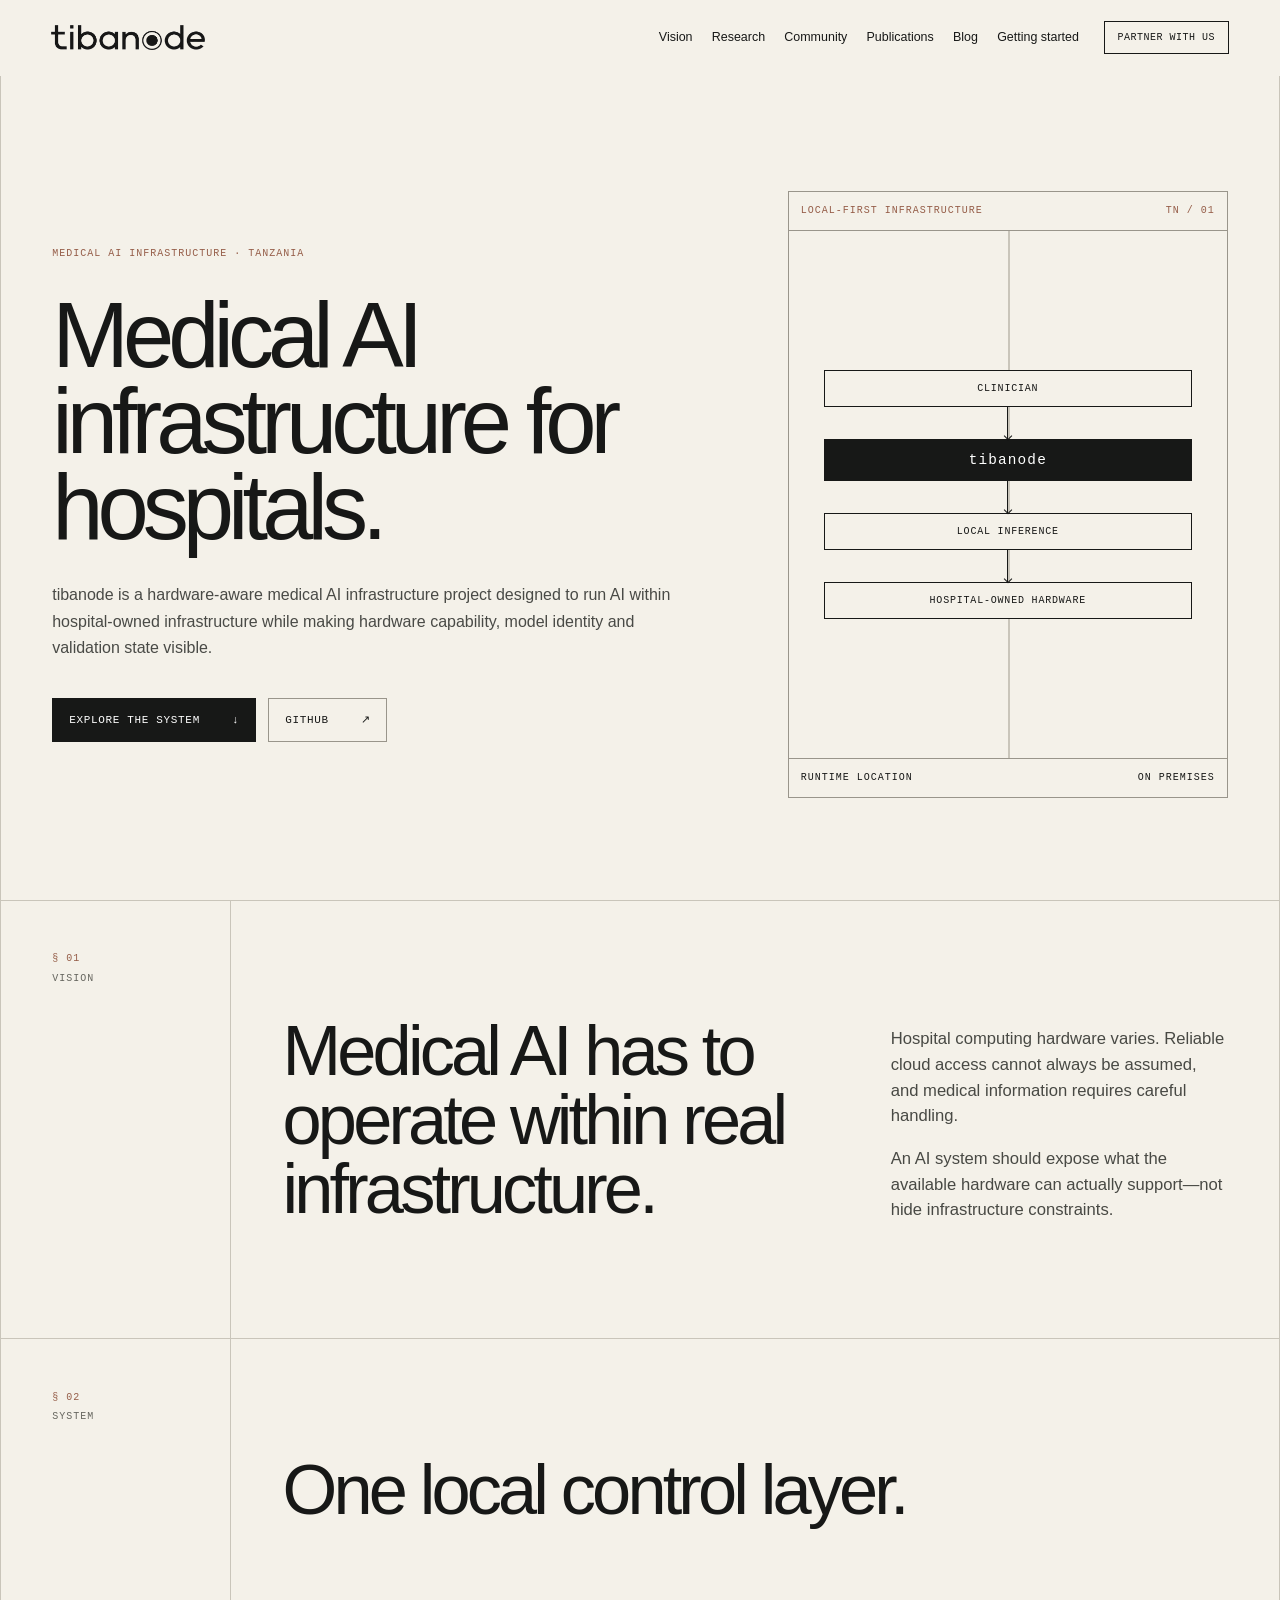
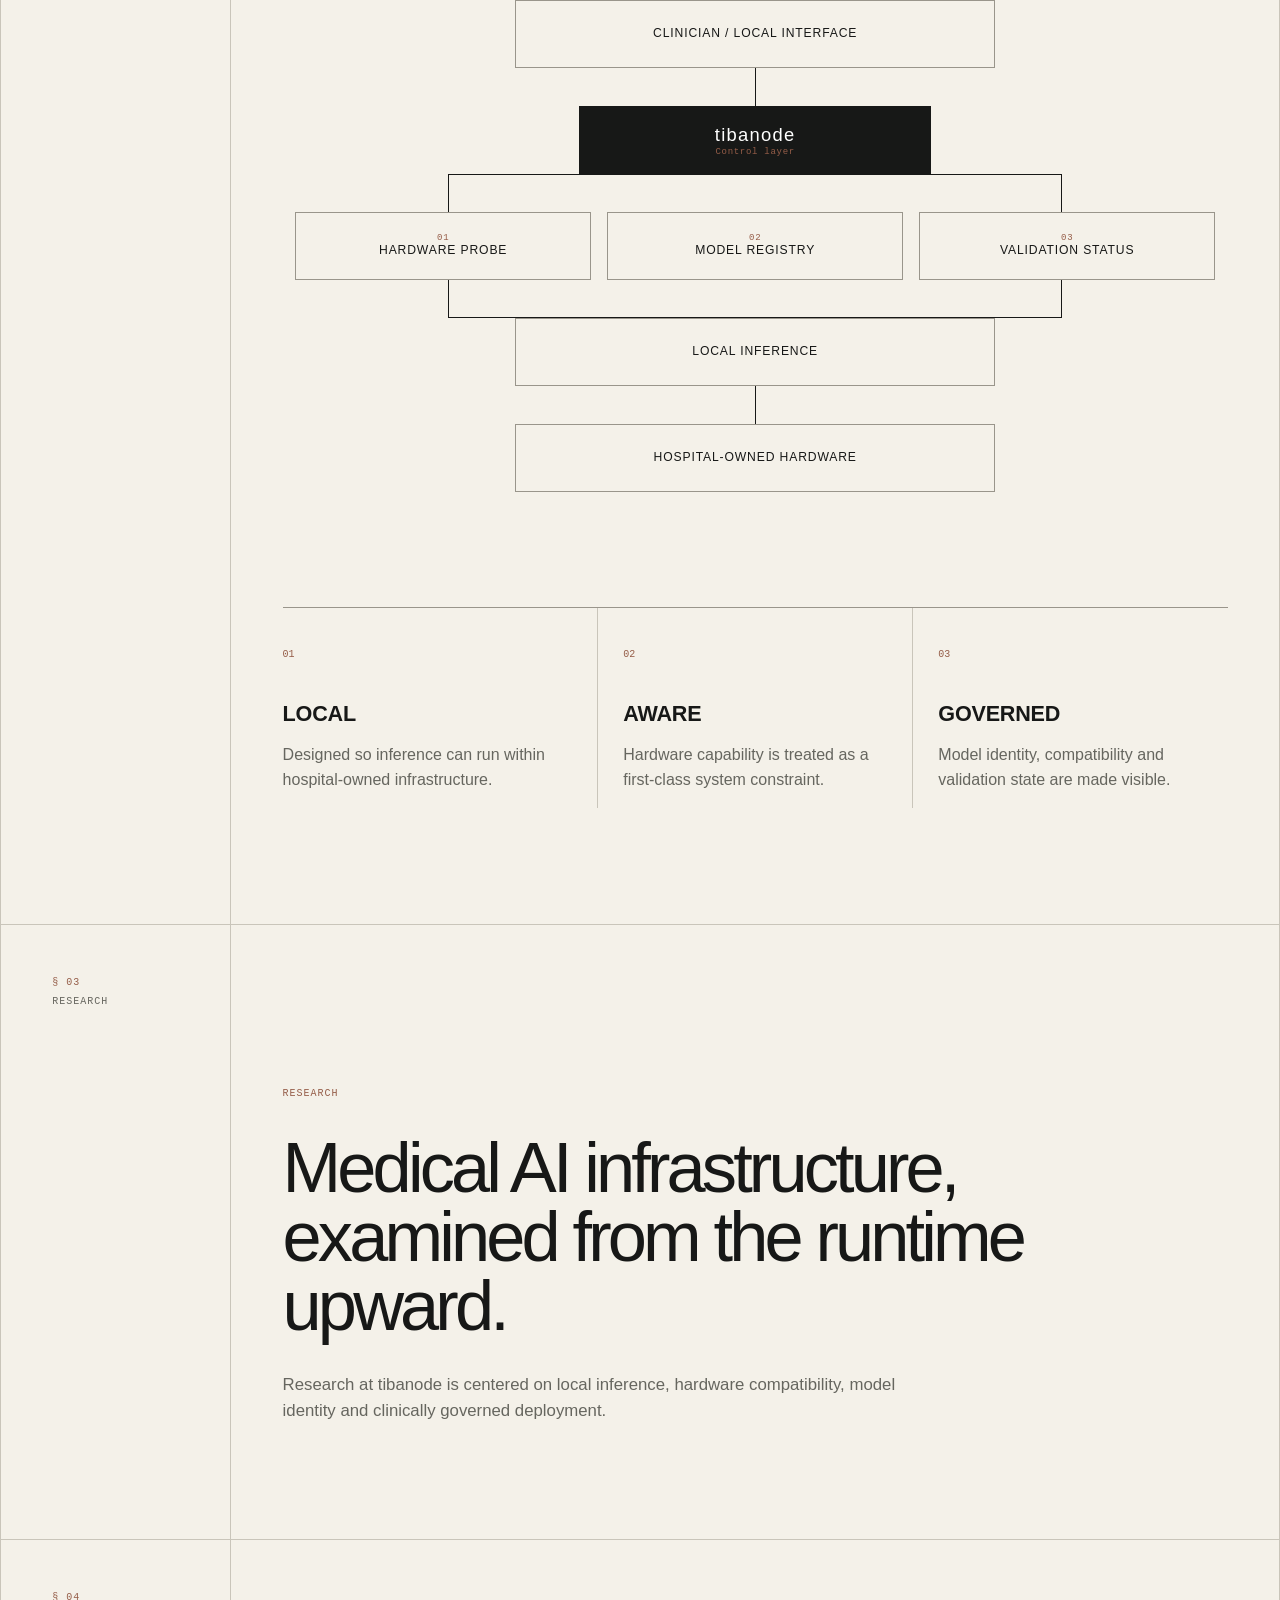
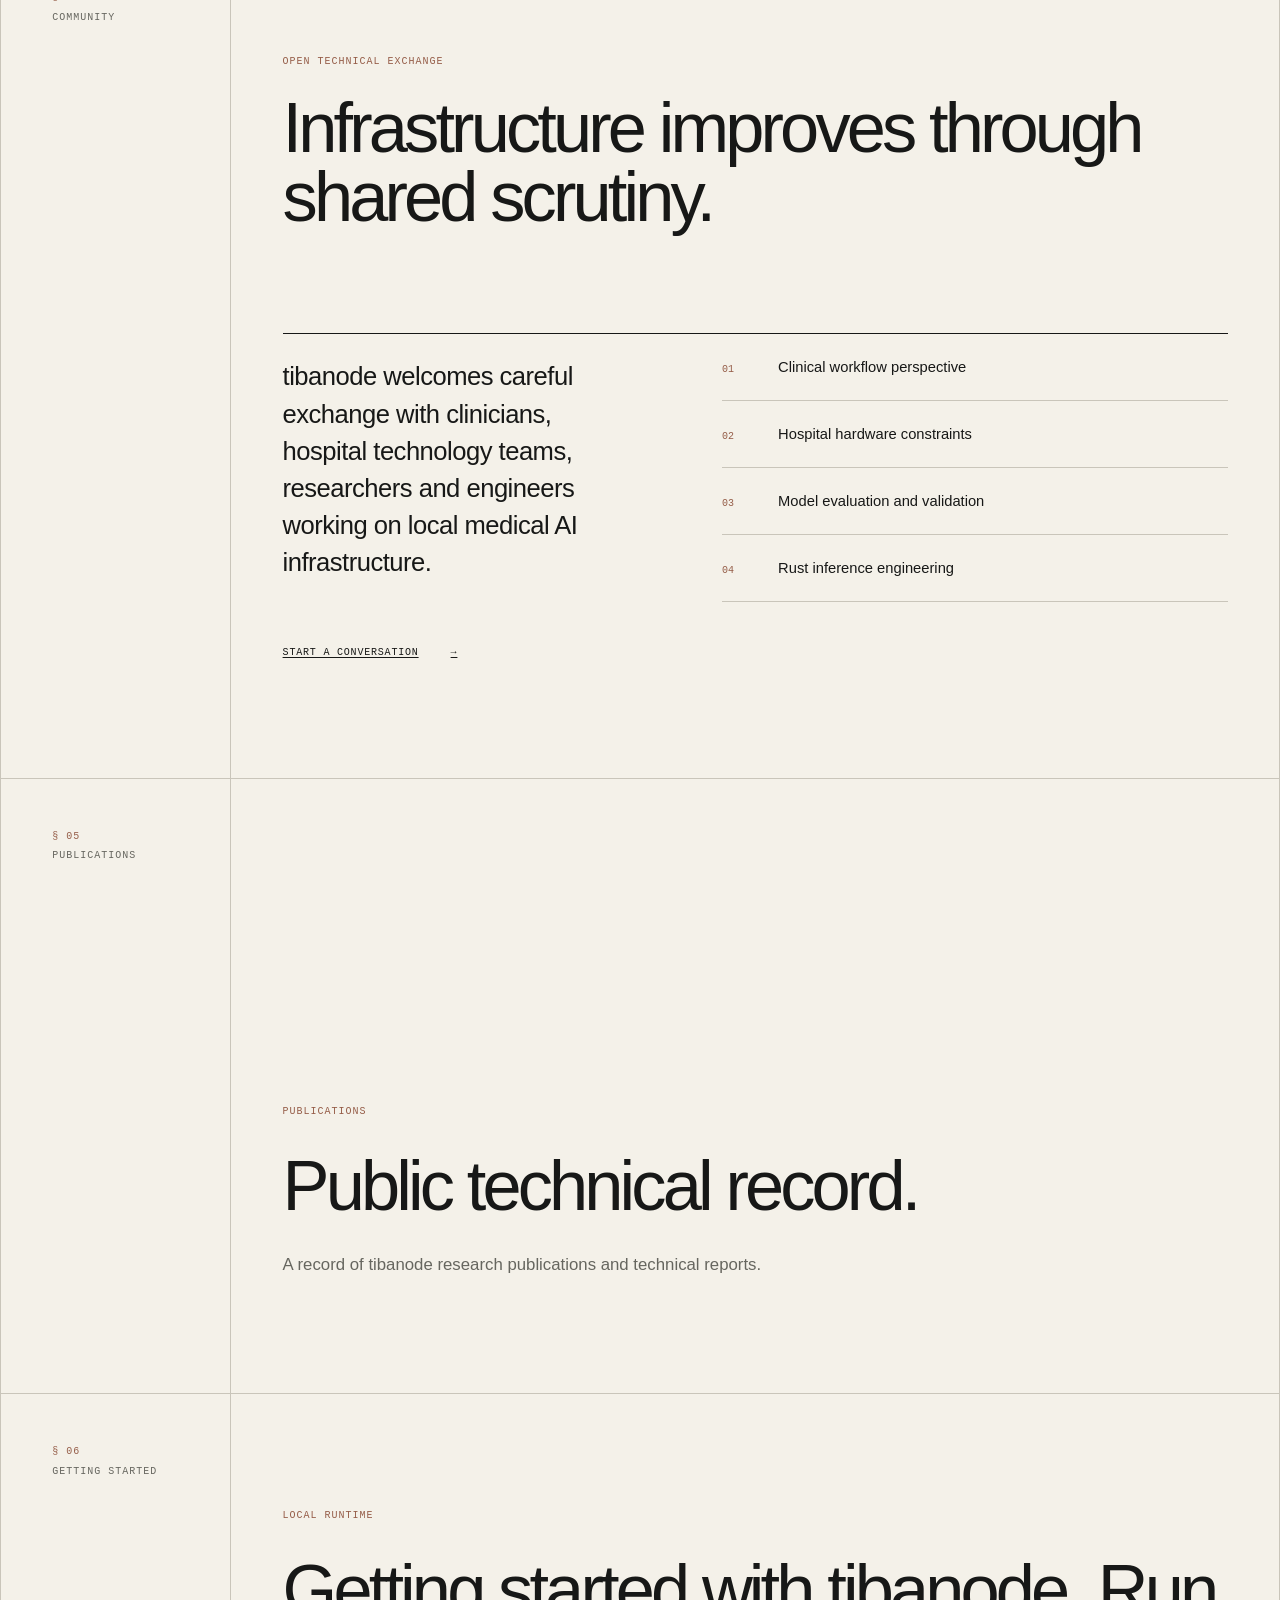
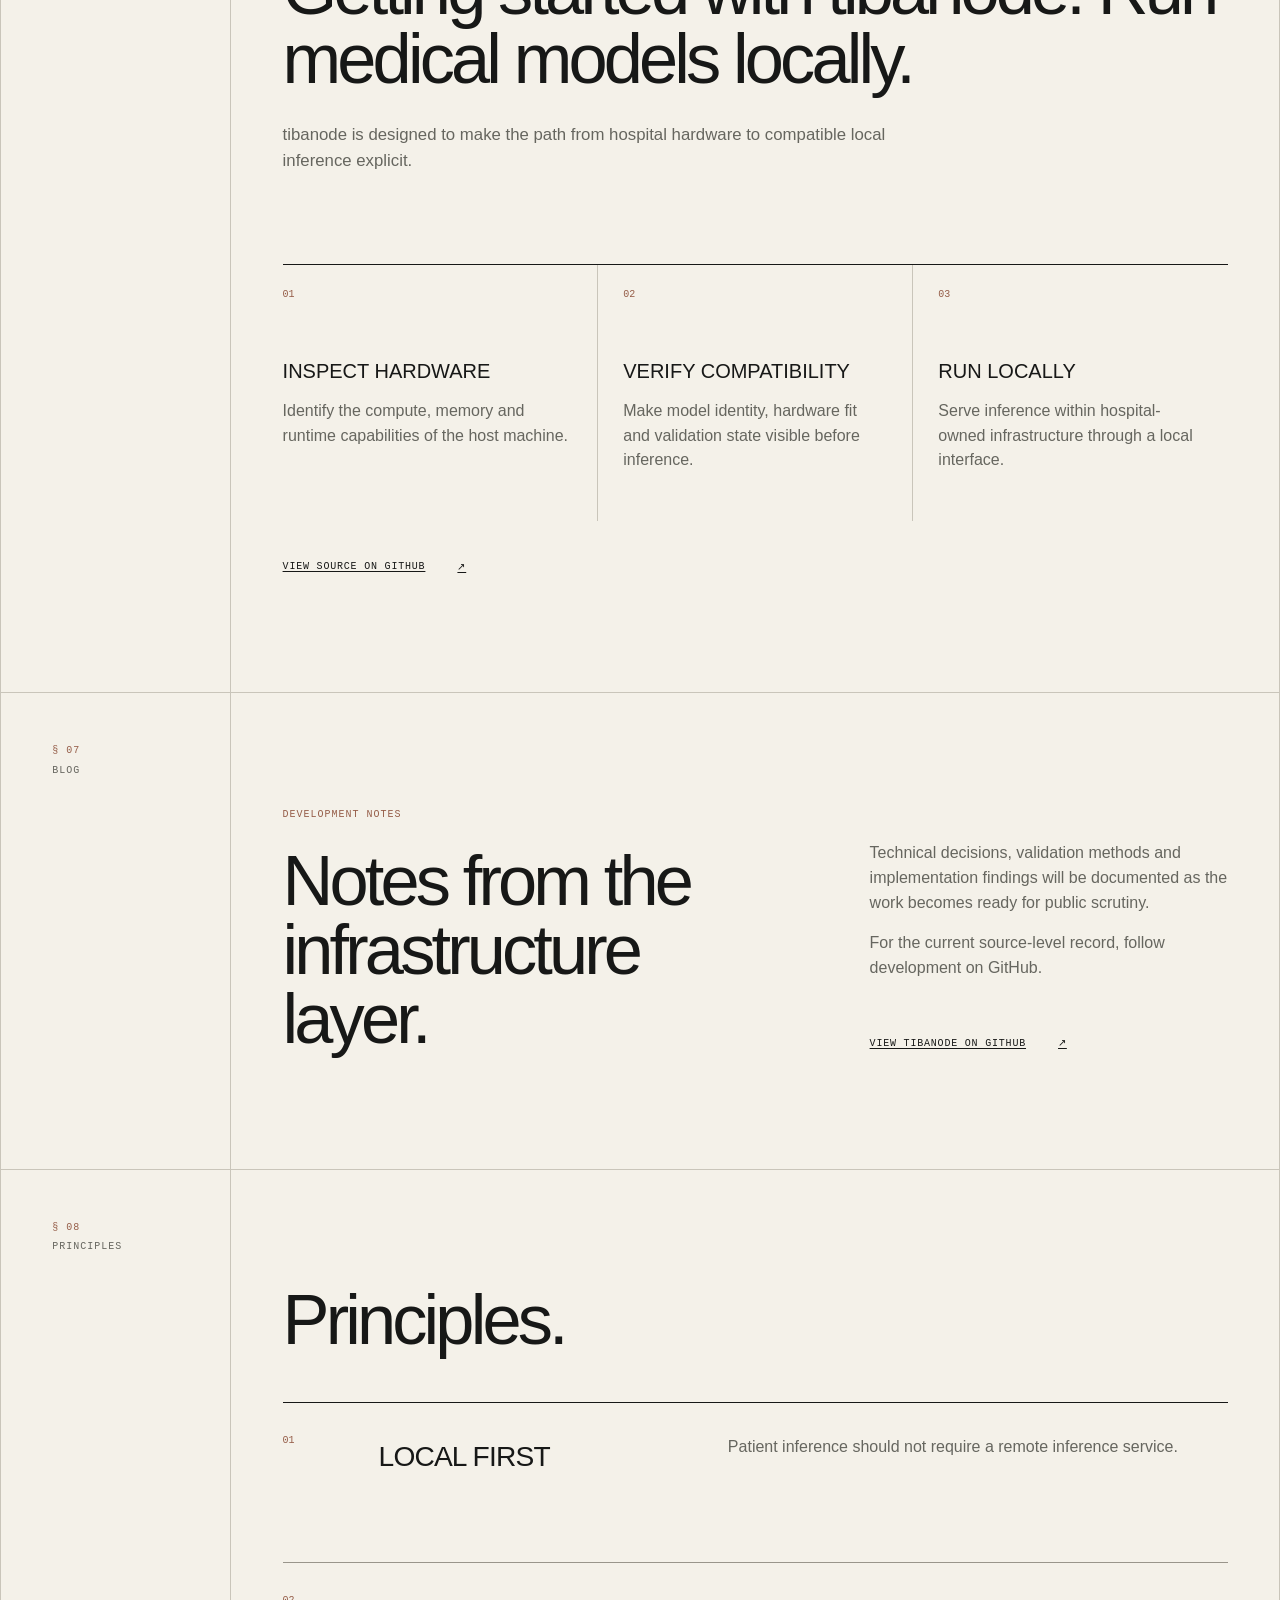
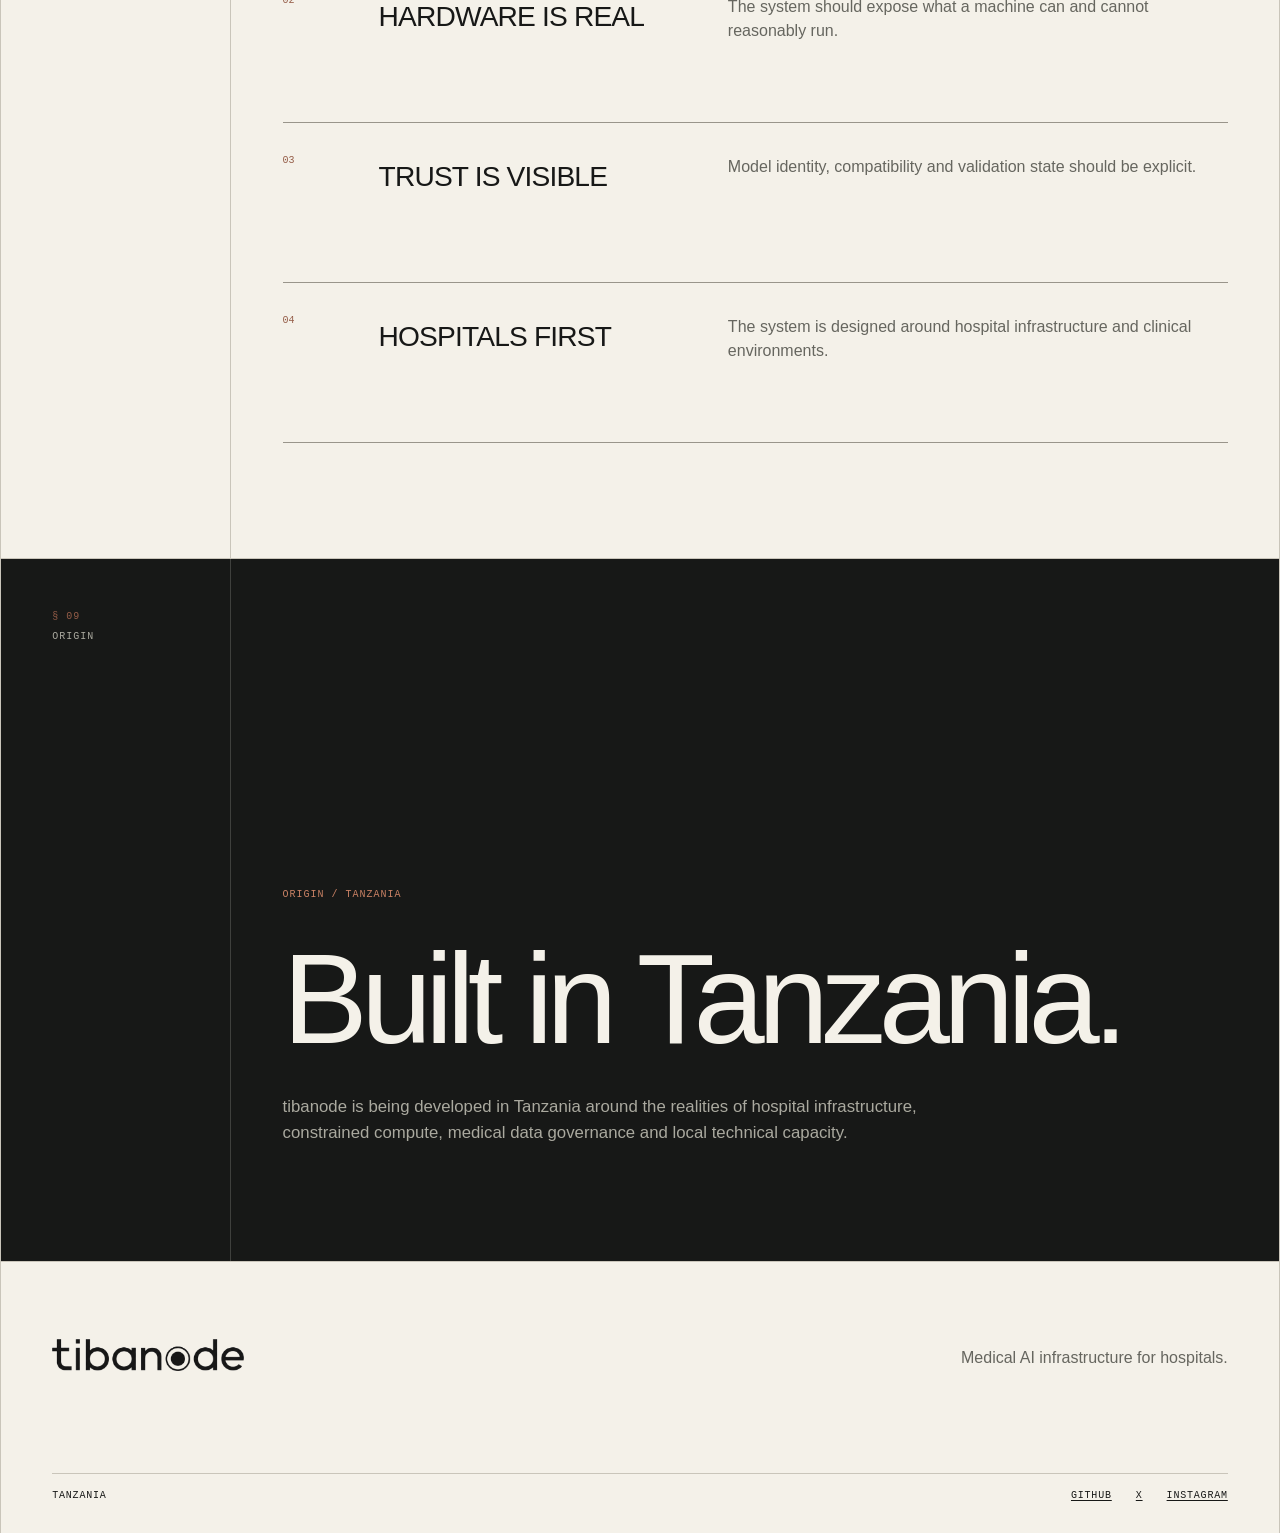
==== index.html @ 85e73bc6 "Build tibanode company website" ====
<!doctype html>
<html lang="en">
<head>
  <meta charset="utf-8">
  <meta name="viewport" content="width=device-width, initial-scale=1">
  <title>tibanode — Medical AI Infrastructure for Hospitals</title>
  <meta name="description" content="Hardware-aware medical AI infrastructure for hospitals, built in Tanzania.">
  <meta name="theme-color" content="#f4f1e9">
  <meta property="og:title" content="tibanode — Medical AI Infrastructure for Hospitals">
  <meta property="og:description" content="Hardware-aware medical AI infrastructure for hospitals, built in Tanzania.">
  <meta property="og:site_name" content="tibanode">
  <meta property="og:type" content="website">
  <meta name="twitter:card" content="summary">
  <meta name="twitter:title" content="tibanode — Medical AI Infrastructure for Hospitals">
  <meta name="twitter:description" content="Hardware-aware medical AI infrastructure for hospitals, built in Tanzania.">
  <link rel="icon" href="assets/favicon.png" type="image/png">
  <script>document.documentElement.classList.add('js');</script>
  <link rel="stylesheet" href="styles.css">
  <script src="script.js" defer></script>
</head>
<body>
  <a class="skip-link" href="#main">Skip to content</a>
  <header class="site-header" data-header>
    <div class="header-inner">
      <a class="brand" href="#top" aria-label="tibanode home">
        <img src="assets/tibanode-logo.png" width="1200" height="201" alt="tibanode" decoding="async">
      </a>
      <button class="menu-toggle" type="button" aria-expanded="false" aria-controls="site-nav">
        <span>Menu</span><span class="menu-glyph" aria-hidden="true"></span>
      </button>
      <nav class="site-nav" id="site-nav" aria-label="Primary navigation">
        <a href="#vision">Vision</a>
        <a href="#research">Research</a>
        <a href="#community">Community</a>
        <a href="#publications">Publications</a>
        <a href="#blog">Blog</a>
        <a href="#getting-started">Getting started</a>
        <a class="nav-cta" href="partner.html">Partner with us</a>
      </nav>
    </div>
  </header>

  <main id="main">
    <section class="hero" id="top" aria-labelledby="hero-title">
      <div class="hero-copy">
        <p class="eyebrow">Medical AI infrastructure · Tanzania</p>
        <h1 id="hero-title">Medical AI infrastructure for hospitals.</h1>
        <p class="hero-intro">tibanode is a hardware-aware medical AI infrastructure project designed to run AI within hospital-owned infrastructure while making hardware capability, model identity and validation state visible.</p>
        <div class="actions">
          <a class="action action-primary" href="#system">Explore the system <span aria-hidden="true">↓</span></a>
          <a class="action" href="https://github.com/tibanode">GitHub <span aria-hidden="true">↗</span></a>
        </div>
      </div>
      <div class="hero-system" aria-hidden="true">
        <div class="diagram-meta"><span>Local-first infrastructure</span><span>TN / 01</span></div>
        <div class="flow-stack">
          <span>Clinician</span><i></i>
          <strong>tibanode</strong><i></i>
          <span>Local inference</span><i></i>
          <span>Hospital-owned hardware</span>
        </div>
        <div class="diagram-foot"><span>Runtime location</span><span>On premises</span></div>
      </div>
    </section>

    <section class="section context" id="vision" aria-labelledby="context-title">
      <div class="section-marker">§ 01 <span>Vision</span></div>
      <div class="section-body split-copy">
        <h2 id="context-title">Medical AI has to operate within real infrastructure.</h2>
        <div class="prose">
          <p>Hospital computing hardware varies. Reliable cloud access cannot always be assumed, and medical information requires careful handling.</p>
          <p>An AI system should expose what the available hardware can actually support—not hide infrastructure constraints.</p>
        </div>
      </div>
    </section>

    <section class="section system-section" id="system" aria-labelledby="system-title">
      <div class="section-marker">§ 02 <span>System</span></div>
      <div class="section-body">
        <h2 id="system-title">One local control layer.</h2>
        <div class="architecture" role="img" aria-label="Architecture flow from clinician and local interface through tibanode, hardware probe, model registry and validation status, to local inference on hospital-owned hardware">
          <div class="arch-node arch-wide">Clinician / local interface</div>
          <div class="arch-line" aria-hidden="true"></div>
          <div class="arch-node arch-core">tibanode <small>Control layer</small></div>
          <div class="arch-branches" aria-hidden="true"></div>
          <div class="arch-modules">
            <div class="arch-node"><small>01</small>Hardware probe</div>
            <div class="arch-node"><small>02</small>Model registry</div>
            <div class="arch-node"><small>03</small>Validation status</div>
          </div>
          <div class="arch-join" aria-hidden="true"></div>
          <div class="arch-node arch-wide">Local inference</div>
          <div class="arch-line" aria-hidden="true"></div>
          <div class="arch-node arch-wide">Hospital-owned hardware</div>
        </div>
        <div class="system-qualities">
          <article><span>01</span><h3>Local</h3><p>Designed so inference can run within hospital-owned infrastructure.</p></article>
          <article><span>02</span><h3>Aware</h3><p>Hardware capability is treated as a first-class system constraint.</p></article>
          <article><span>03</span><h3>Governed</h3><p>Model identity, compatibility and validation state are made visible.</p></article>
        </div>
      </div>
    </section>

    <section class="section foundation" id="research" aria-labelledby="foundation-title">
      <div class="section-marker">§ 03 <span>Research</span></div>
      <div class="section-body quiet-record">
        <p class="eyebrow">Research</p>
        <h2 id="foundation-title">Medical AI infrastructure, examined from the runtime upward.</h2>
        <p>Research at tibanode is centered on local inference, hardware compatibility, model identity and clinically governed deployment.</p>
      </div>
    </section>

    <section class="section community" id="community" aria-labelledby="community-title">
      <div class="section-marker">§ 04 <span>Community</span></div>
      <div class="section-body community-body">
        <p class="eyebrow">Open technical exchange</p>
        <h2 id="community-title">Infrastructure improves through shared scrutiny.</h2>
        <div class="community-grid">
          <p class="community-lead">tibanode welcomes careful exchange with clinicians, hospital technology teams, researchers and engineers working on local medical AI infrastructure.</p>
          <ul class="community-list">
            <li><span>01</span>Clinical workflow perspective</li>
            <li><span>02</span>Hospital hardware constraints</li>
            <li><span>03</span>Model evaluation and validation</li>
            <li><span>04</span>Rust inference engineering</li>
          </ul>
        </div>
        <a class="text-link" href="partner.html">Start a conversation <span aria-hidden="true">→</span></a>
      </div>
    </section>

    <section class="section publications" id="publications" aria-labelledby="publications-title">
      <div class="section-marker">§ 05 <span>Publications</span></div>
      <div class="section-body quiet-record">
        <p class="eyebrow">Publications</p>
        <h2 id="publications-title">Public technical record.</h2>
        <p>A record of tibanode research publications and technical reports.</p>
      </div>
    </section>

    <section class="section getting-started" id="getting-started" aria-labelledby="getting-started-title">
      <div class="section-marker">§ 06 <span>Getting started</span></div>
      <div class="section-body">
        <p class="eyebrow">Local runtime</p>
        <h2 id="getting-started-title">Getting started with tibanode. Run medical models locally.</h2>
        <p class="getting-started-intro">tibanode is designed to make the path from hospital hardware to compatible local inference explicit.</p>
        <ol class="start-flow">
          <li><span>01</span><strong>Inspect hardware</strong><p>Identify the compute, memory and runtime capabilities of the host machine.</p></li>
          <li><span>02</span><strong>Verify compatibility</strong><p>Make model identity, hardware fit and validation state visible before inference.</p></li>
          <li><span>03</span><strong>Run locally</strong><p>Serve inference within hospital-owned infrastructure through a local interface.</p></li>
        </ol>
        <a class="text-link" href="https://github.com/tibanode">View source on GitHub <span aria-hidden="true">↗</span></a>
      </div>
    </section>

    <section class="section blog" id="blog" aria-labelledby="blog-title">
      <div class="section-marker">§ 07 <span>Blog</span></div>
      <div class="section-body blog-body">
        <div>
          <p class="eyebrow">Development notes</p>
          <h2 id="blog-title">Notes from the infrastructure layer.</h2>
        </div>
        <div class="blog-copy">
          <p>Technical decisions, validation methods and implementation findings will be documented as the work becomes ready for public scrutiny.</p>
          <p>For the current source-level record, follow development on GitHub.</p>
          <a class="text-link" href="https://github.com/tibanode">View tibanode on GitHub <span aria-hidden="true">↗</span></a>
        </div>
      </div>
    </section>

    <section class="section principles" id="principles" aria-labelledby="principles-title">
      <div class="section-marker">§ 08 <span>Principles</span></div>
      <div class="section-body">
        <h2 id="principles-title">Principles.</h2>
        <ol class="principle-list">
          <li><span class="principle-number">01</span><h3>Local first</h3><p>Patient inference should not require a remote inference service.</p></li>
          <li><span class="principle-number">02</span><h3>Hardware is real</h3><p>The system should expose what a machine can and cannot reasonably run.</p></li>
          <li><span class="principle-number">03</span><h3>Trust is visible</h3><p>Model identity, compatibility and validation state should be explicit.</p></li>
          <li><span class="principle-number">04</span><h3>Hospitals first</h3><p>The system is designed around hospital infrastructure and clinical environments.</p></li>
        </ol>
      </div>
    </section>

    <section class="section origin" id="origin" aria-labelledby="origin-title">
      <div class="section-marker">§ 09 <span>Origin</span></div>
      <div class="section-body">
        <p class="origin-location">Origin / Tanzania</p>
        <h2 id="origin-title">Built in Tanzania.</h2>
        <p>tibanode is being developed in Tanzania around the realities of hospital infrastructure, constrained compute, medical data governance and local technical capacity.</p>
      </div>
    </section>

  </main>

  <footer class="site-footer">
    <div class="footer-top">
      <img src="assets/tibanode-logo.png" width="1200" height="201" alt="tibanode">
      <p>Medical AI infrastructure for hospitals.</p>
    </div>
    <div class="footer-bottom">
      <span>Tanzania</span>
      <nav aria-label="Footer navigation"><a href="https://github.com/tibanode">GitHub</a><a href="https://x.com/tibanode">X</a><a href="https://instagram.com/tibanode">Instagram</a></nav>
    </div>
  </footer>
</body>
</html>
---- styles.css ----
:root {
  --paper: #f4f1e9;
  --paper-deep: #ebe6db;
  --ink: #171817;
  --muted: #66665f;
  --line: #c9c5ba;
  --line-dark: #99958b;
  --clay: #955d48;
  --header-height: 76px;
  --gutter: clamp(1.25rem, 4vw, 4.5rem);
  --max: 1440px;
  --mono: ui-monospace, SFMono-Regular, Menlo, Monaco, Consolas, "Liberation Mono", monospace;
  --sans: Inter, "Helvetica Neue", Helvetica, Arial, system-ui, sans-serif;
}

* { box-sizing: border-box; }
html { scroll-behavior: smooth; scroll-padding-top: calc(var(--header-height) + 1rem); }
body { margin: 0; overflow-x: hidden; background: var(--paper); color: var(--ink); font-family: var(--sans); line-height: 1.55; -webkit-font-smoothing: antialiased; }
img { display: block; max-width: 100%; }
a { color: inherit; text-underline-offset: .22em; }
button { font: inherit; }
::selection { background: var(--clay); color: #fff; }
:focus-visible { outline: 2px solid var(--clay); outline-offset: 4px; }

.skip-link { position: fixed; z-index: 1000; left: 1rem; top: 1rem; padding: .7rem 1rem; background: var(--ink); color: #fff; transform: translateY(-200%); }
.skip-link:focus { transform: none; }

.site-header { position: sticky; z-index: 100; top: 0; height: var(--header-height); border-bottom: 1px solid transparent; background: var(--paper); transition: border-color .18s ease, background .18s ease; }
.site-header.is-scrolled { border-color: var(--line); background: #f4f1e9f7; }
.header-inner { width: min(100%, var(--max)); height: 100%; margin-inline: auto; padding-inline: var(--gutter); display: flex; align-items: center; justify-content: space-between; }
.brand { width: clamp(8.4rem, 12vw, 11rem); }
.brand img { width: 100%; height: auto; }
.site-nav { display: flex; align-items: center; gap: clamp(.8rem, 1.5vw, 1.5rem); font-size: .78rem; }
.site-nav a { position: relative; padding-block: .6rem; text-decoration: none; }
.site-nav a::after { content: ""; position: absolute; left: 0; right: 100%; bottom: .35rem; height: 1px; background: var(--clay); transition: right .18s ease; }
.site-nav a:hover::after, .site-nav a:focus-visible::after { right: 0; }
.nav-divider { width: 1px; height: 1rem; background: var(--line-dark); }
.social-link { font-family: var(--mono); font-size: .7rem; text-transform: uppercase; letter-spacing: .06em; }
.site-nav .nav-cta { margin-left: .35rem; padding: .6rem .8rem; border: 1px solid var(--ink); font: 10px var(--mono); letter-spacing: .05em; text-transform: uppercase; }
.site-nav .nav-cta::after { display: none; }
.site-nav .nav-cta:hover { background: var(--ink); color: #fff; }
.menu-toggle { display: none; border: 0; background: transparent; color: var(--ink); min-height: 44px; padding: 0; text-transform: uppercase; letter-spacing: .08em; font: 10px var(--mono); }
.menu-glyph { position: relative; width: 20px; height: 10px; margin-left: .65rem; border-top: 1px solid; border-bottom: 1px solid; }

main, .site-footer { width: min(100%, var(--max)); margin-inline: auto; border-inline: 1px solid var(--line); }
.hero { min-height: calc(100svh - var(--header-height)); padding: clamp(4.5rem, 9vw, 9rem) var(--gutter) clamp(4rem, 8vw, 8rem); display: grid; grid-template-columns: minmax(0, 1.18fr) minmax(22rem, .82fr); align-items: center; gap: clamp(3rem, 8vw, 9rem); }
.eyebrow, .section-marker, .diagram-meta, .diagram-foot, .record-head, .origin-location { font: 10px/1.4 var(--mono); letter-spacing: .1em; text-transform: uppercase; }
.eyebrow { margin: 0 0 2rem; color: var(--clay); }
h1, h2, h3, p { margin-top: 0; }
h1 { max-width: 820px; margin-bottom: 2rem; font-size: clamp(3.15rem, 7.2vw, 7rem); font-weight: 520; letter-spacing: -.065em; line-height: .93; }
.hero-intro { max-width: 675px; margin-bottom: 2.25rem; color: #494a46; font-size: clamp(1rem, 1.25vw, 1.16rem); line-height: 1.65; }
.actions { display: flex; flex-wrap: wrap; gap: .75rem; }
.action { min-height: 44px; padding: .7rem 1rem; display: inline-flex; gap: 2rem; align-items: center; justify-content: space-between; border: 1px solid var(--line-dark); text-decoration: none; font: 11px var(--mono); text-transform: uppercase; letter-spacing: .06em; transition: background .18s ease, color .18s ease; }
.action:hover { background: var(--paper-deep); }
.action-primary { border-color: var(--ink); background: var(--ink); color: #fff; }
.action-primary:hover { background: var(--clay); border-color: var(--clay); }

.hero-system { position: relative; align-self: stretch; min-height: 31rem; border: 1px solid var(--line-dark); display: grid; grid-template-rows: auto 1fr auto; }
.hero-system::before { content: ""; position: absolute; z-index: -1; inset: 0 50%; border-inline: 1px solid var(--line); }
.diagram-meta, .diagram-foot { display: flex; justify-content: space-between; gap: 1rem; padding: .75rem; background: var(--paper); }
.diagram-meta { border-bottom: 1px solid var(--line-dark); color: var(--clay); }
.diagram-foot { border-top: 1px solid var(--line-dark); }
.flow-stack { place-self: center; width: min(84%, 24rem); display: flex; flex-direction: column; align-items: center; text-align: center; }
.flow-stack span, .flow-stack strong { width: 100%; padding: .75rem; border: 1px solid var(--ink); background: var(--paper); font: 10px var(--mono); letter-spacing: .08em; text-transform: uppercase; }
.flow-stack strong { background: var(--ink); color: #fff; font-size: .9rem; font-weight: 500; text-transform: none; }
.flow-stack i { display: block; width: 1px; height: 32px; background: var(--ink); }
.flow-stack i::after { content: ""; display: block; width: 5px; height: 5px; border-right: 1px solid; border-bottom: 1px solid; transform: translate(-2px, 26px) rotate(45deg); }

.section { border-top: 1px solid var(--line); display: grid; grid-template-columns: clamp(9rem, 18vw, 17rem) 1fr; }
.section-marker { padding: clamp(2rem, 4vw, 4rem) var(--gutter); border-right: 1px solid var(--line); color: var(--clay); white-space: nowrap; }
.section-marker span { display: block; margin-top: .35rem; color: var(--muted); }
.section-body { min-width: 0; padding: clamp(4rem, 9vw, 9rem) var(--gutter); }
.section h2 { max-width: 950px; margin-bottom: clamp(3rem, 6vw, 6rem); font-size: clamp(2.6rem, 5.5vw, 5.75rem); font-weight: 500; letter-spacing: -.055em; line-height: .98; }
.split-copy { display: grid; grid-template-columns: minmax(0, 1.2fr) minmax(18rem, .8fr); gap: clamp(3rem, 8vw, 8rem); }
.split-copy h2 { margin-bottom: 0; }
.prose { align-self: end; max-width: 38rem; color: #484944; font-size: 1.04rem; }
.prose p:last-child { margin-bottom: 0; }

.architecture { max-width: 920px; margin-inline: auto; display: flex; flex-direction: column; align-items: center; }
.arch-node { min-height: 68px; padding: 1rem; border: 1px solid var(--line-dark); display: flex; flex-direction: column; justify-content: center; background: var(--paper); font-size: .76rem; letter-spacing: .07em; line-height: 1.3; text-align: center; text-transform: uppercase; }
.arch-node small { color: var(--clay); font: 9px var(--mono); letter-spacing: .08em; }
.arch-wide { width: min(100%, 30rem); }
.arch-core { width: min(100%, 22rem); border-color: var(--ink); background: var(--ink); color: #fff; font-size: 1.15rem; text-transform: none; }
.arch-line { width: 1px; height: 38px; background: var(--ink); }
.arch-branches { width: calc(66.666% + 1px); height: 38px; border: 1px solid var(--ink); border-bottom: 0; }
.arch-modules { width: 100%; display: grid; grid-template-columns: repeat(3, 1fr); gap: 1rem; }
.arch-join { width: calc(66.666% + 1px); height: 38px; border: 1px solid var(--ink); border-top: 0; }
.system-qualities { margin-top: clamp(5rem, 9vw, 9rem); border-top: 1px solid var(--line-dark); display: grid; grid-template-columns: repeat(3, 1fr); }
.system-qualities article { padding: 2rem clamp(1rem, 2vw, 2rem) 0; border-right: 1px solid var(--line); }
.system-qualities article:first-child { padding-left: 0; }
.system-qualities article:last-child { border: 0; }
.system-qualities span, .principle-number { color: var(--clay); font: 10px var(--mono); }
.system-qualities h3 { margin: 2rem 0 .75rem; font-size: 1.35rem; font-weight: 550; text-transform: uppercase; letter-spacing: -.01em; }
.system-qualities p { max-width: 22rem; color: var(--muted); }

.foundation-heading { display: grid; grid-template-columns: minmax(0, 1.25fr) minmax(17rem, .75fr); gap: clamp(3rem, 7vw, 7rem); }
.foundation-heading h2 { margin-bottom: 0; }
.foundation-heading p { align-self: end; color: var(--muted); }
.foundation-heading a { color: var(--ink); }
.technical-record { margin-top: clamp(5rem, 9vw, 9rem); border-top: 1px solid var(--ink); }
.record-head { padding: .75rem 0; display: flex; justify-content: space-between; color: var(--muted); border-bottom: 1px solid var(--line); }
.technical-record ul { margin: 0; padding: 0; list-style: none; display: grid; grid-template-columns: 1fr 1fr; }
.technical-record li { padding: 1.1rem 0; border-bottom: 1px solid var(--line); font-size: .92rem; }
.technical-record li:nth-child(odd) { border-right: 1px solid var(--line); }
.technical-record li:nth-child(even) { padding-left: 1.5rem; }
.technical-record li span { display: inline-block; width: 3rem; color: var(--clay); font: 10px var(--mono); }
.record-link { margin-top: 1.5rem; display: inline-block; font: 10px var(--mono); letter-spacing: .08em; text-transform: uppercase; }

.quiet-record { min-height: clamp(28rem, 48vw, 44rem); display: flex; flex-direction: column; justify-content: flex-end; }
.quiet-record h2 { max-width: 1050px; margin-bottom: 2rem; }
.quiet-record > p:last-child { max-width: 650px; margin: 0; color: var(--muted); font-size: 1.05rem; }

.community-body .eyebrow, .blog-body .eyebrow, .partner-body .eyebrow { margin-bottom: 1.5rem; }
.community-body h2 { margin-bottom: clamp(4rem, 8vw, 8rem); }
.community-grid { display: grid; grid-template-columns: minmax(18rem, .8fr) minmax(22rem, 1.2fr); gap: clamp(3rem, 8vw, 8rem); border-top: 1px solid var(--ink); }
.community-lead { padding-top: 1.5rem; max-width: 32rem; font-size: clamp(1.2rem, 2vw, 1.7rem); line-height: 1.45; letter-spacing: -.02em; }
.community-list { margin: 0; padding: 0; list-style: none; }
.community-list li { padding: 1.35rem 0; border-bottom: 1px solid var(--line); font-size: .92rem; }
.community-list li span { display: inline-block; width: 3.5rem; color: var(--clay); font: 10px var(--mono); }
.text-link { display: inline-flex; align-items: center; gap: 2rem; margin-top: 2.5rem; font: 10px var(--mono); letter-spacing: .08em; text-transform: uppercase; }

.section-intro { max-width: 42rem; margin: -3rem 0 4rem; color: var(--muted); }
.publication-list { border-top: 1px solid var(--ink); }
.publication-list a { min-height: 10rem; padding: 1.75rem 0; display: grid; grid-template-columns: 11rem minmax(10rem, .65fr) minmax(18rem, 1.35fr) 2rem; gap: 1.5rem; align-items: start; border-bottom: 1px solid var(--line-dark); text-decoration: none; transition: color .18s ease; }
.publication-list a:hover { color: var(--clay); }
.publication-type { color: var(--clay); font: 10px var(--mono); letter-spacing: .06em; text-transform: uppercase; }
.publication-list strong { font-size: 1.3rem; font-weight: 520; }
.publication-description { max-width: 34rem; color: var(--muted); }
.publication-arrow { justify-self: end; }

.getting-started-intro { max-width: 660px; margin-top: -3rem; color: var(--muted); font-size: 1.05rem; }
.start-flow { margin: clamp(4rem, 7vw, 7rem) 0 0; padding: 0; display: grid; grid-template-columns: repeat(3, 1fr); list-style: none; border-top: 1px solid var(--ink); }
.start-flow li { min-height: 16rem; padding: 1.5rem clamp(1rem, 2vw, 2rem) 1.5rem 0; border-right: 1px solid var(--line); }
.start-flow li + li { padding-left: clamp(1rem, 2vw, 2rem); }
.start-flow li:last-child { border-right: 0; }
.start-flow span { display: block; margin-bottom: 3.5rem; color: var(--clay); font: 10px var(--mono); }
.start-flow strong { display: block; margin-bottom: .75rem; font-size: 1.25rem; font-weight: 520; text-transform: uppercase; }
.start-flow p { max-width: 21rem; color: var(--muted); }

.blog-body { display: grid; grid-template-columns: minmax(0, 1.15fr) minmax(19rem, .85fr); gap: clamp(3rem, 8vw, 8rem); }
.blog-body h2 { margin-bottom: 0; }
.blog-copy { align-self: end; color: var(--muted); }
.blog-copy .text-link { color: var(--ink); }

.principles h2 { margin-bottom: 3rem; }
.principle-list { margin: 0; padding: 0; list-style: none; border-top: 1px solid var(--ink); }
.principle-list li { min-height: 10rem; padding: 2rem 0; border-bottom: 1px solid var(--line-dark); display: grid; grid-template-columns: 5rem minmax(14rem, .8fr) minmax(18rem, 1.2fr); align-items: start; gap: 1rem; }
.principle-list h3 { margin: 0; font-size: clamp(1.35rem, 2.2vw, 2rem); font-weight: 520; letter-spacing: -.03em; text-transform: uppercase; }
.principle-list p { max-width: 30rem; margin: 0; color: var(--muted); }

.origin { background: var(--ink); color: var(--paper); }
.origin .section-marker { border-color: #3f403d; }
.origin .section-marker span, .origin .section-body > p { color: #aaa99f; }
.origin .section-body { min-height: min(78vh, 760px); display: flex; flex-direction: column; justify-content: flex-end; }
.origin h2 { max-width: none; margin: 1.5rem 0 2rem; font-size: clamp(4rem, 10vw, 10rem); }
.origin .section-body > p:last-child { max-width: 650px; margin: 0; font-size: 1.05rem; }
.origin-location { color: #c98164 !important; }

.partner-body { display: grid; grid-template-columns: minmax(0, .9fr) minmax(20rem, 1.1fr); gap: clamp(4rem, 9vw, 10rem); }
.partner-copy h2 { font-size: clamp(2.8rem, 5vw, 5rem); }
.partner-copy > p:not(.eyebrow) { max-width: 34rem; color: var(--muted); }
.direct-email { display: inline-block; margin-top: 1.5rem; font-family: var(--mono); font-size: .85rem; }
.contact-form { border-top: 1px solid var(--ink); }
.form-row { padding: 1.25rem 0; border-bottom: 1px solid var(--line-dark); }
.form-row label { display: flex; justify-content: space-between; margin-bottom: .65rem; font: 10px var(--mono); letter-spacing: .08em; text-transform: uppercase; }
.form-row label span { color: var(--muted); }
.form-row input, .form-row textarea { display: block; width: 100%; padding: .3rem 0; border: 0; border-radius: 0; outline: 0; resize: vertical; background: transparent; color: var(--ink); font: 1rem/1.5 var(--sans); }
.form-row:focus-within { border-color: var(--clay); }
.form-row input:focus-visible, .form-row textarea:focus-visible { outline: 0; }
.form-submit { width: 100%; min-height: 52px; margin-top: 1.5rem; padding: .8rem 1rem; border: 1px solid var(--ink); display: flex; align-items: center; justify-content: space-between; background: var(--ink); color: #fff; cursor: pointer; font: 10px var(--mono); letter-spacing: .08em; text-transform: uppercase; }
.form-submit:hover { border-color: var(--clay); background: var(--clay); }
.form-note { margin-top: .75rem; color: var(--muted); font: 9px/1.5 var(--mono); }
.back-link { min-height: 44px; display: inline-flex; align-items: center; gap: .8rem; font: 10px var(--mono); letter-spacing: .06em; text-decoration: none; text-transform: uppercase; }
.partner-main { min-height: calc(100svh - var(--header-height)); }
.partner-standalone { min-height: calc(100svh - var(--header-height)); padding: clamp(4rem, 9vw, 9rem) var(--gutter); display: grid; grid-template-columns: minmax(0, .95fr) minmax(22rem, .75fr); gap: clamp(4rem, 12vw, 12rem); align-items: start; }
.partner-standalone .partner-copy h1 { max-width: 760px; margin-bottom: 2.5rem; font-size: clamp(3.2rem, 6vw, 6.5rem); }
.partner-standalone .contact-form { margin-top: 1rem; }

.site-footer { padding: clamp(3rem, 6vw, 6rem) var(--gutter) 2rem; border-top: 1px solid var(--line); }
.footer-top { display: flex; align-items: flex-end; justify-content: space-between; gap: 2rem; }
.footer-top img { width: clamp(8.5rem, 15vw, 13rem); height: auto; }
.footer-top p { margin: 0; color: var(--muted); }
.footer-bottom { margin-top: clamp(4rem, 8vw, 8rem); padding-top: 1rem; border-top: 1px solid var(--line); display: flex; justify-content: space-between; font: 10px var(--mono); letter-spacing: .08em; text-transform: uppercase; }
.footer-bottom nav { display: flex; gap: 1.5rem; }


@media (max-width: 1100px) {
  :root { --header-height: 68px; }
  .site-nav { flex-wrap: wrap; justify-content: flex-end; }
  .js .menu-toggle { display: flex; align-items: center; }
  .js .site-nav { position: absolute; top: 100%; left: 0; right: 0; padding: 1rem var(--gutter) 1.5rem; border-bottom: 1px solid var(--line-dark); display: none; align-items: stretch; flex-direction: column; gap: 0; background: var(--paper); }
  .js .menu-open .site-nav { display: flex; }
  .site-nav a { min-height: 44px; display: flex; align-items: center; border-bottom: 1px solid var(--line); }
  .nav-divider { display: none; }
  .menu-open .menu-glyph { border: 0; }
  .menu-open .menu-glyph::before, .menu-open .menu-glyph::after { content: ""; position: absolute; top: 5px; left: 0; width: 20px; height: 1px; background: currentColor; transform: rotate(45deg); }
  .menu-open .menu-glyph::after { transform: rotate(-45deg); }
  .hero { grid-template-columns: 1fr; min-height: auto; }
  .hero-system { min-height: 29rem; }
  .section { grid-template-columns: 1fr; }
  .section-marker { padding: 1.2rem var(--gutter); border-right: 0; border-bottom: 1px solid var(--line); }
  .section-marker span { display: inline; margin-left: 1rem; }
  .split-copy, .foundation-heading { grid-template-columns: 1fr; }
  .split-copy h2 { margin-bottom: 0; }
  .principle-list li { grid-template-columns: 3.5rem 1fr; }
  .principle-list p { grid-column: 2; }
  .community-grid, .blog-body, .partner-body { grid-template-columns: 1fr; }
  .partner-standalone { grid-template-columns: 1fr; }
  .publication-list a { grid-template-columns: 9rem 1fr 2fr 2rem; }
}

@media (max-width: 600px) {
  :root { --gutter: 1.25rem; }
  main, .site-footer { border-inline: 0; }
  .hero { padding-top: 4rem; gap: 4rem; }
  h1 { font-size: clamp(3rem, 15vw, 4.5rem); }
  .hero-system { min-height: 26rem; }
  .diagram-meta span:last-child, .diagram-foot span:first-child { display: none; }
  .section-body { padding-block: 4.5rem; }
  .section h2 { margin-bottom: 3.5rem; }
  .arch-branches, .arch-join { display: none; }
  .arch-modules { position: relative; grid-template-columns: 1fr; gap: .75rem; padding-block: 2rem; }
  .arch-modules::before { content: ""; position: absolute; inset-block: 0; left: 50%; width: 1px; background: var(--ink); z-index: -1; }
  .arch-modules .arch-node { width: 100%; }
  .system-qualities { grid-template-columns: 1fr; }
  .system-qualities article, .system-qualities article:first-child { padding: 1.5rem 0; border-right: 0; border-bottom: 1px solid var(--line); }
  .system-qualities h3 { margin-top: 1.25rem; }
  .technical-record ul { grid-template-columns: 1fr; }
  .technical-record li:nth-child(odd) { border-right: 0; }
  .technical-record li:nth-child(even) { padding-left: 0; }
  .record-head span:last-child { display: none; }
  .principle-list li { min-height: 0; grid-template-columns: 2.5rem 1fr; gap: .5rem; }
  .section-intro { margin-top: -2rem; }
  .publication-list a { grid-template-columns: 1fr 2rem; gap: .75rem; }
  .publication-type, .publication-list strong, .publication-description { grid-column: 1; }
  .publication-arrow { grid-column: 2; grid-row: 1; }
  .community-grid { grid-template-columns: 1fr; }
  .start-flow { grid-template-columns: 1fr; }
  .start-flow li, .start-flow li + li { min-height: 0; padding: 1.5rem 0; border-right: 0; border-bottom: 1px solid var(--line); }
  .start-flow span { margin-bottom: 1.5rem; }
  .footer-top { align-items: flex-start; flex-direction: column; }
  .footer-bottom { align-items: flex-start; flex-direction: column; gap: 1.5rem; }
  .footer-bottom nav { width: 100%; justify-content: space-between; }
}

@media (prefers-reduced-motion: reduce) {
  html { scroll-behavior: auto; }
  *, *::before, *::after { scroll-behavior: auto !important; transition-duration: .01ms !important; }
}
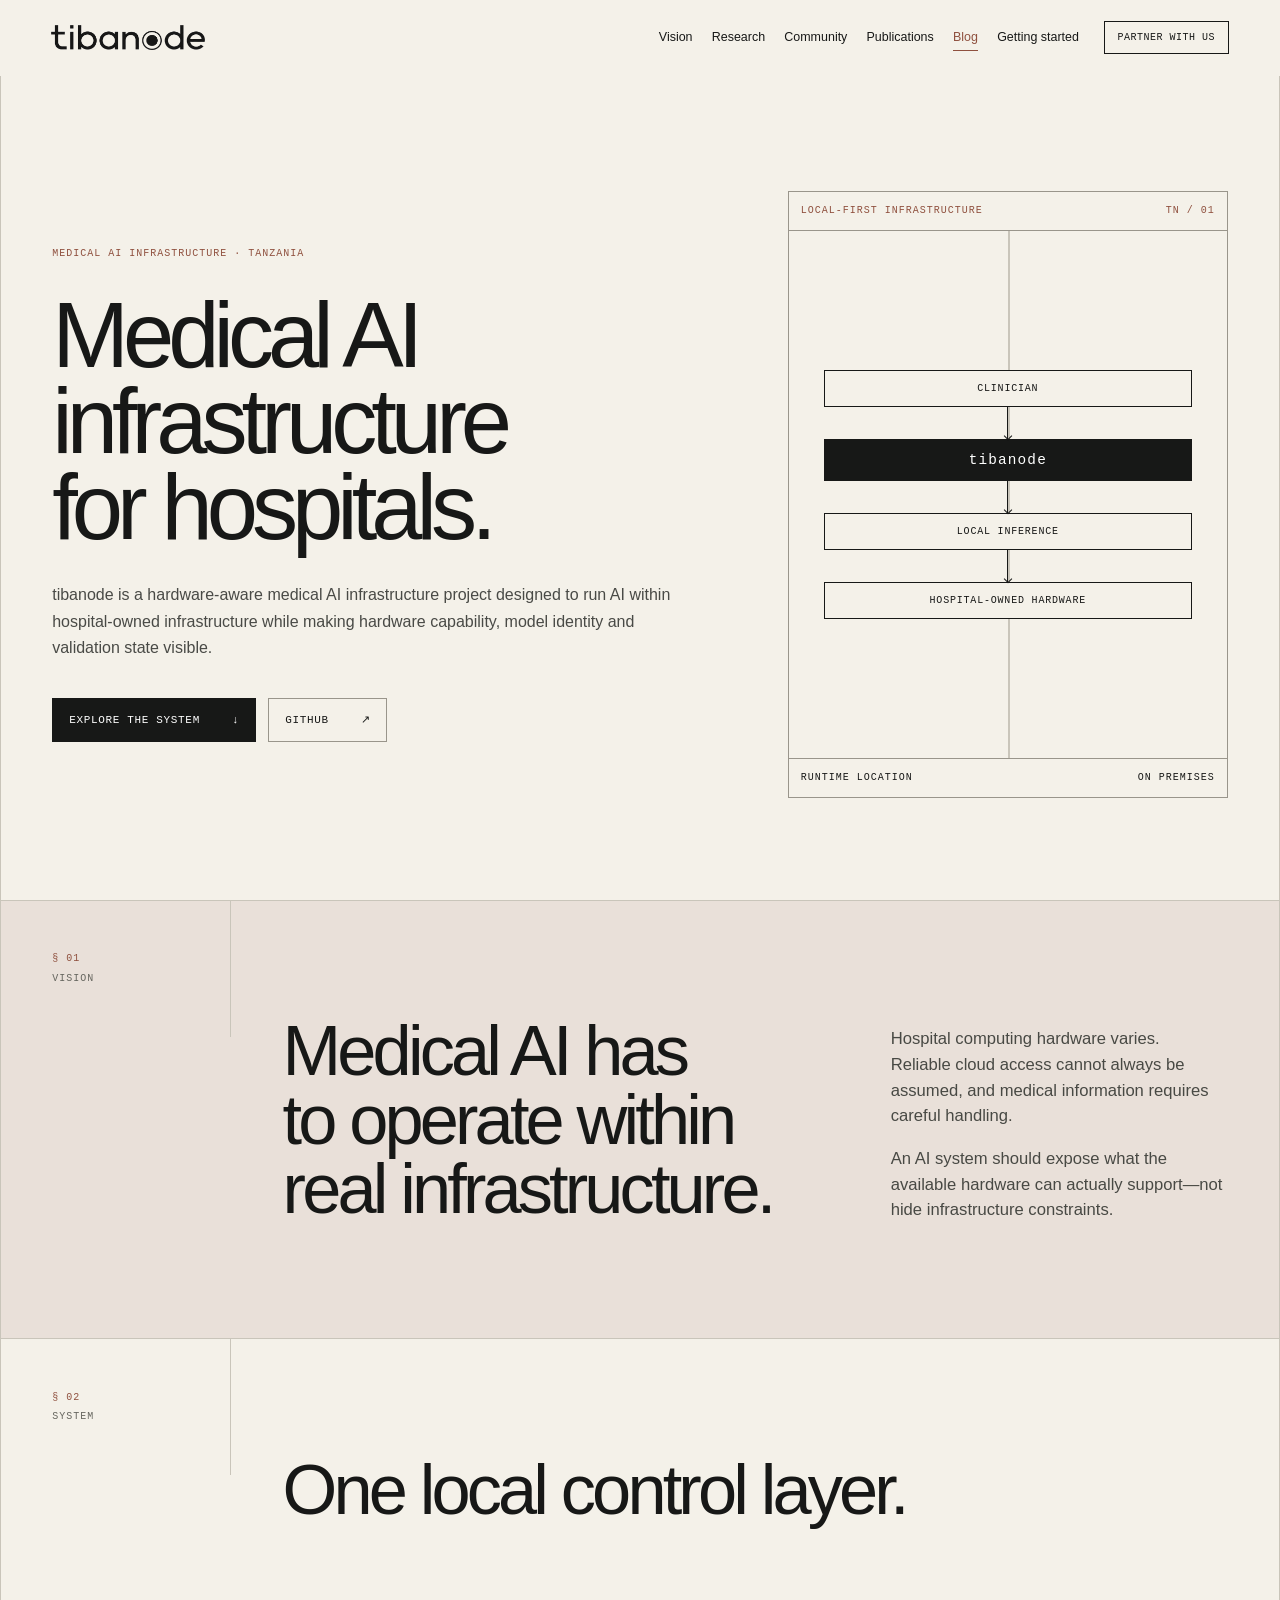
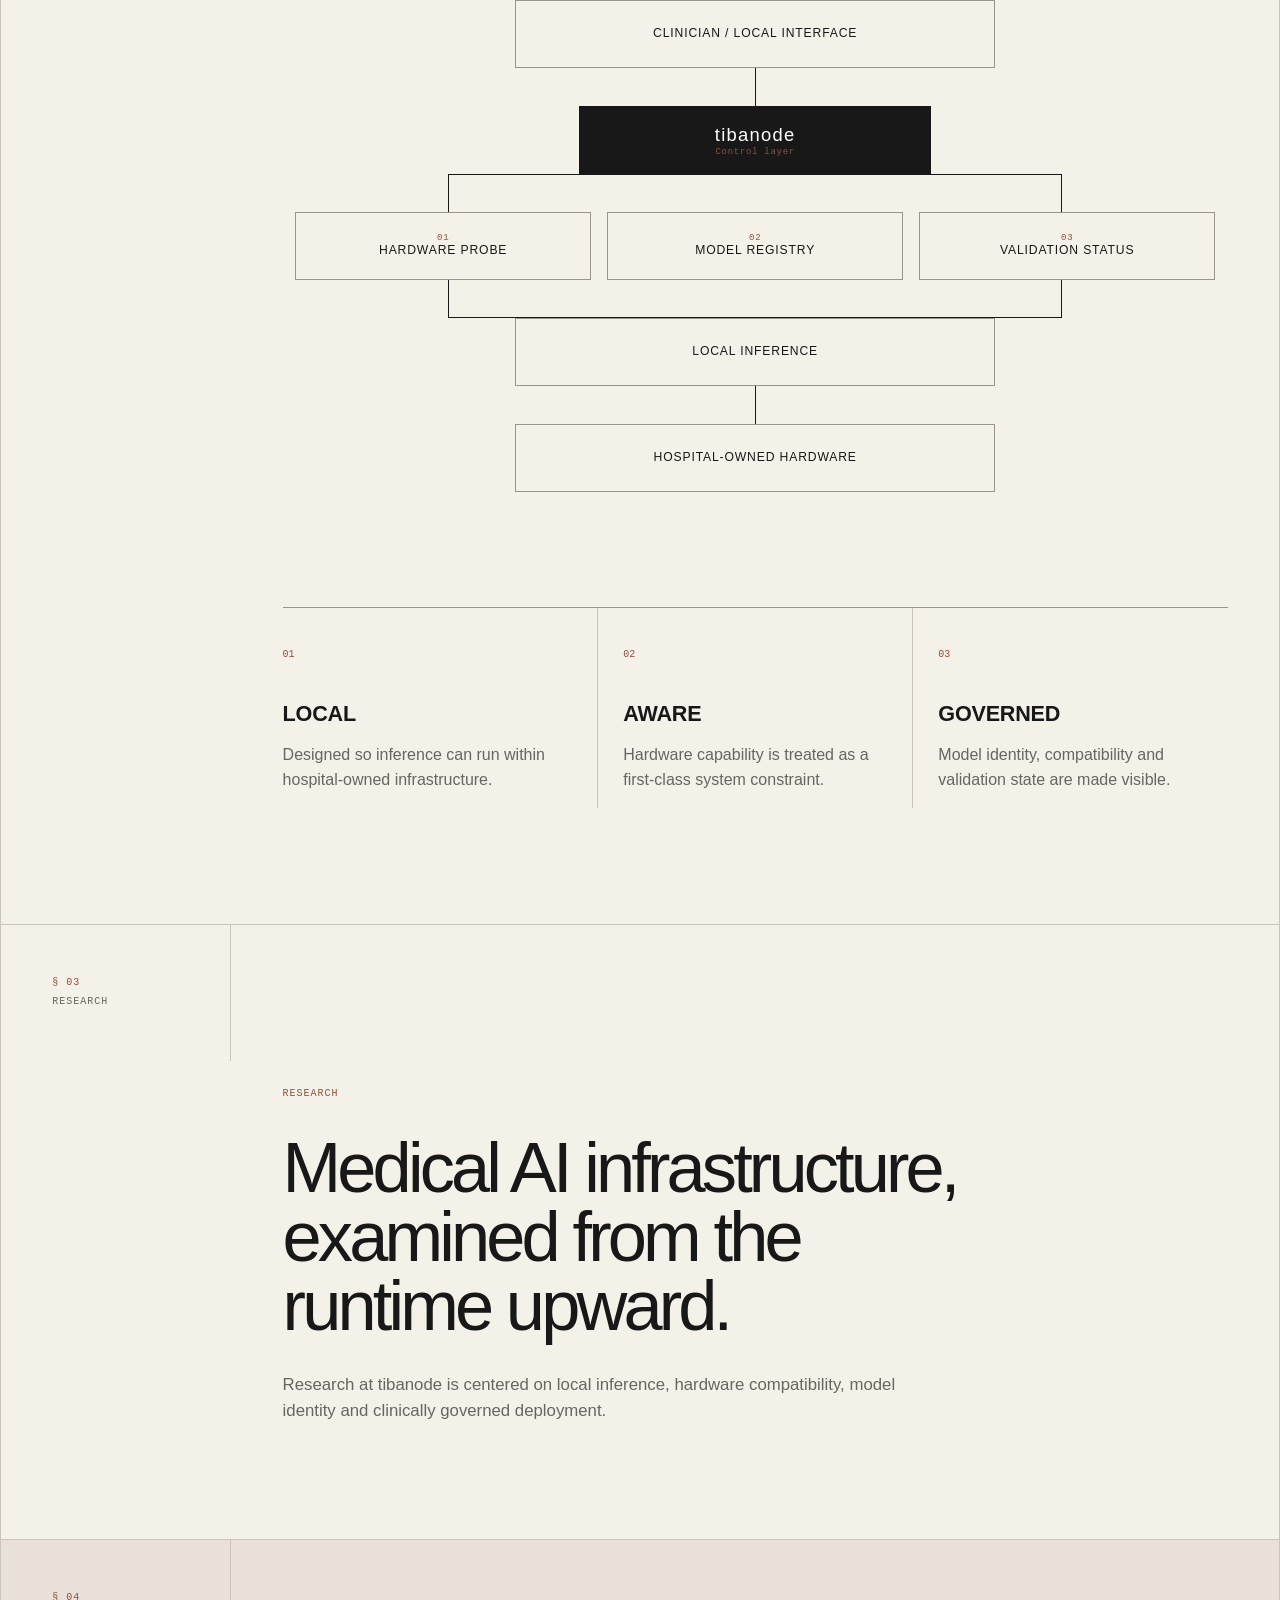
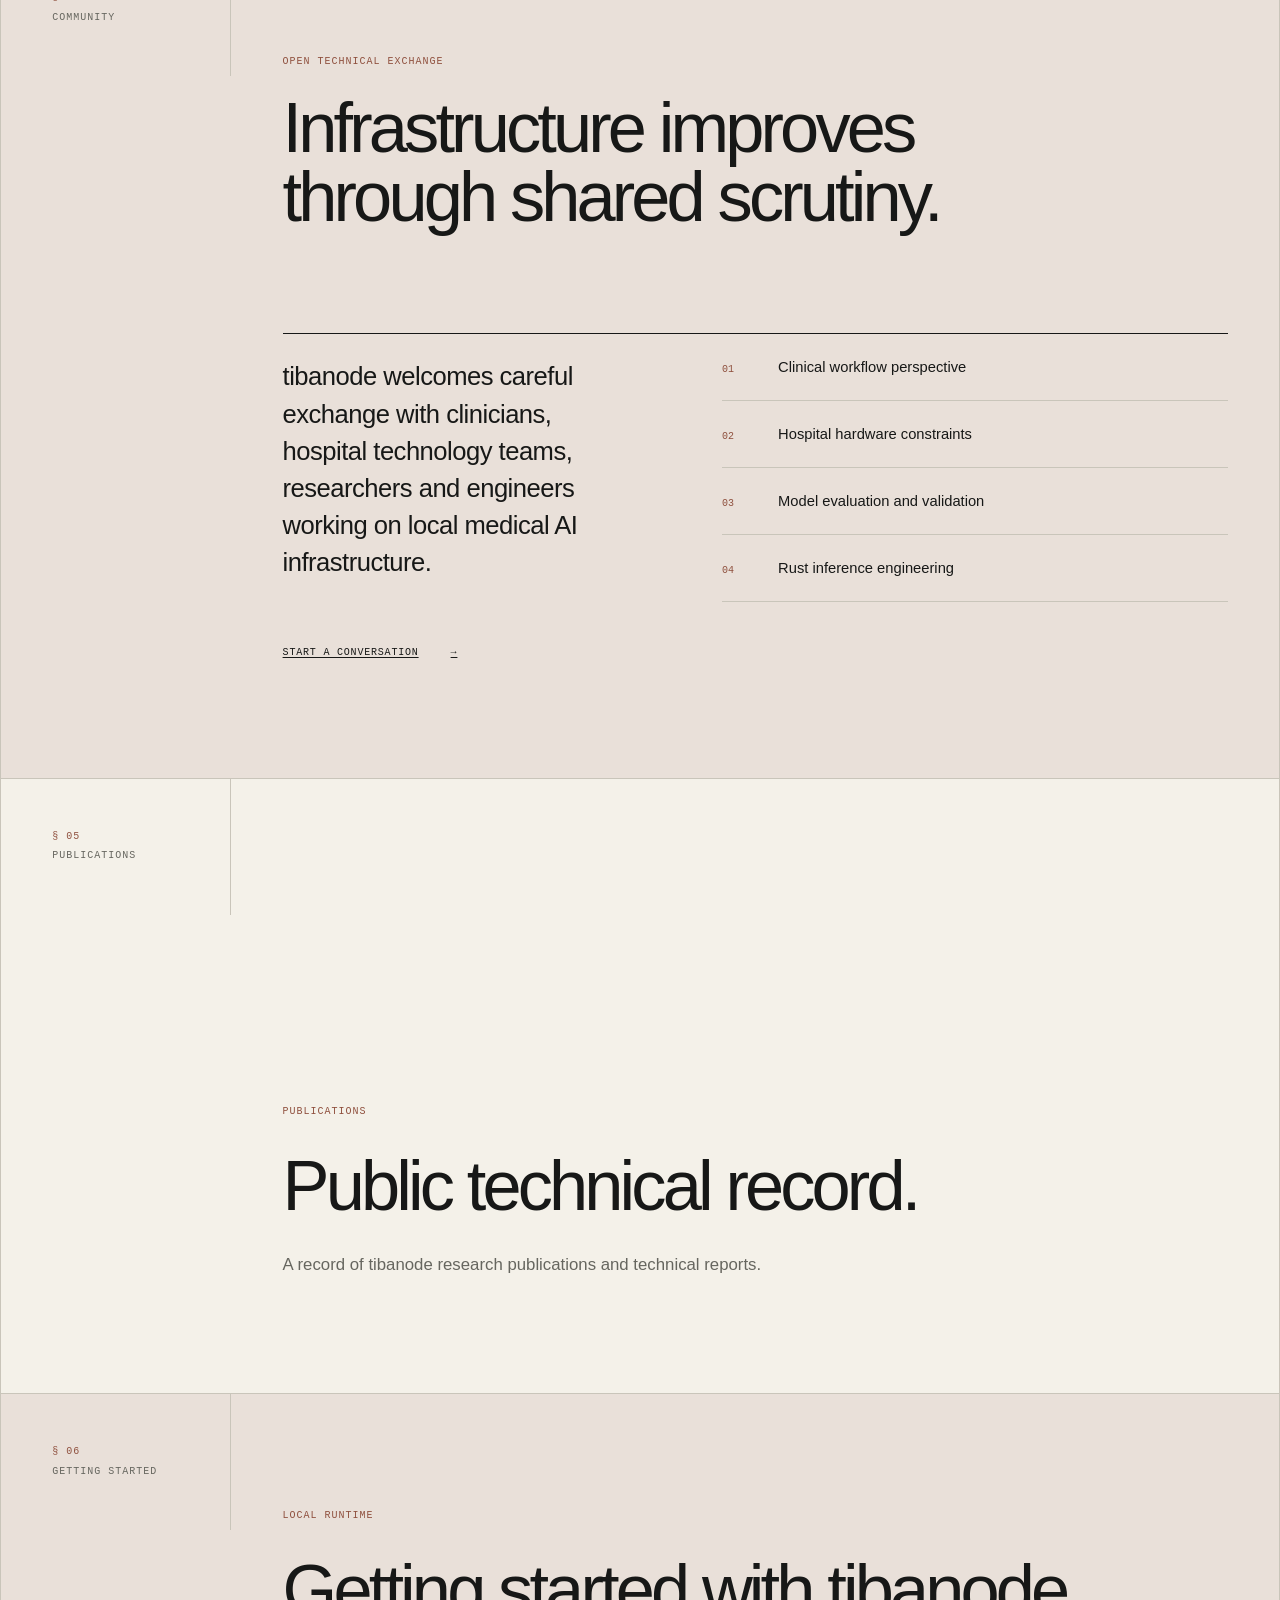
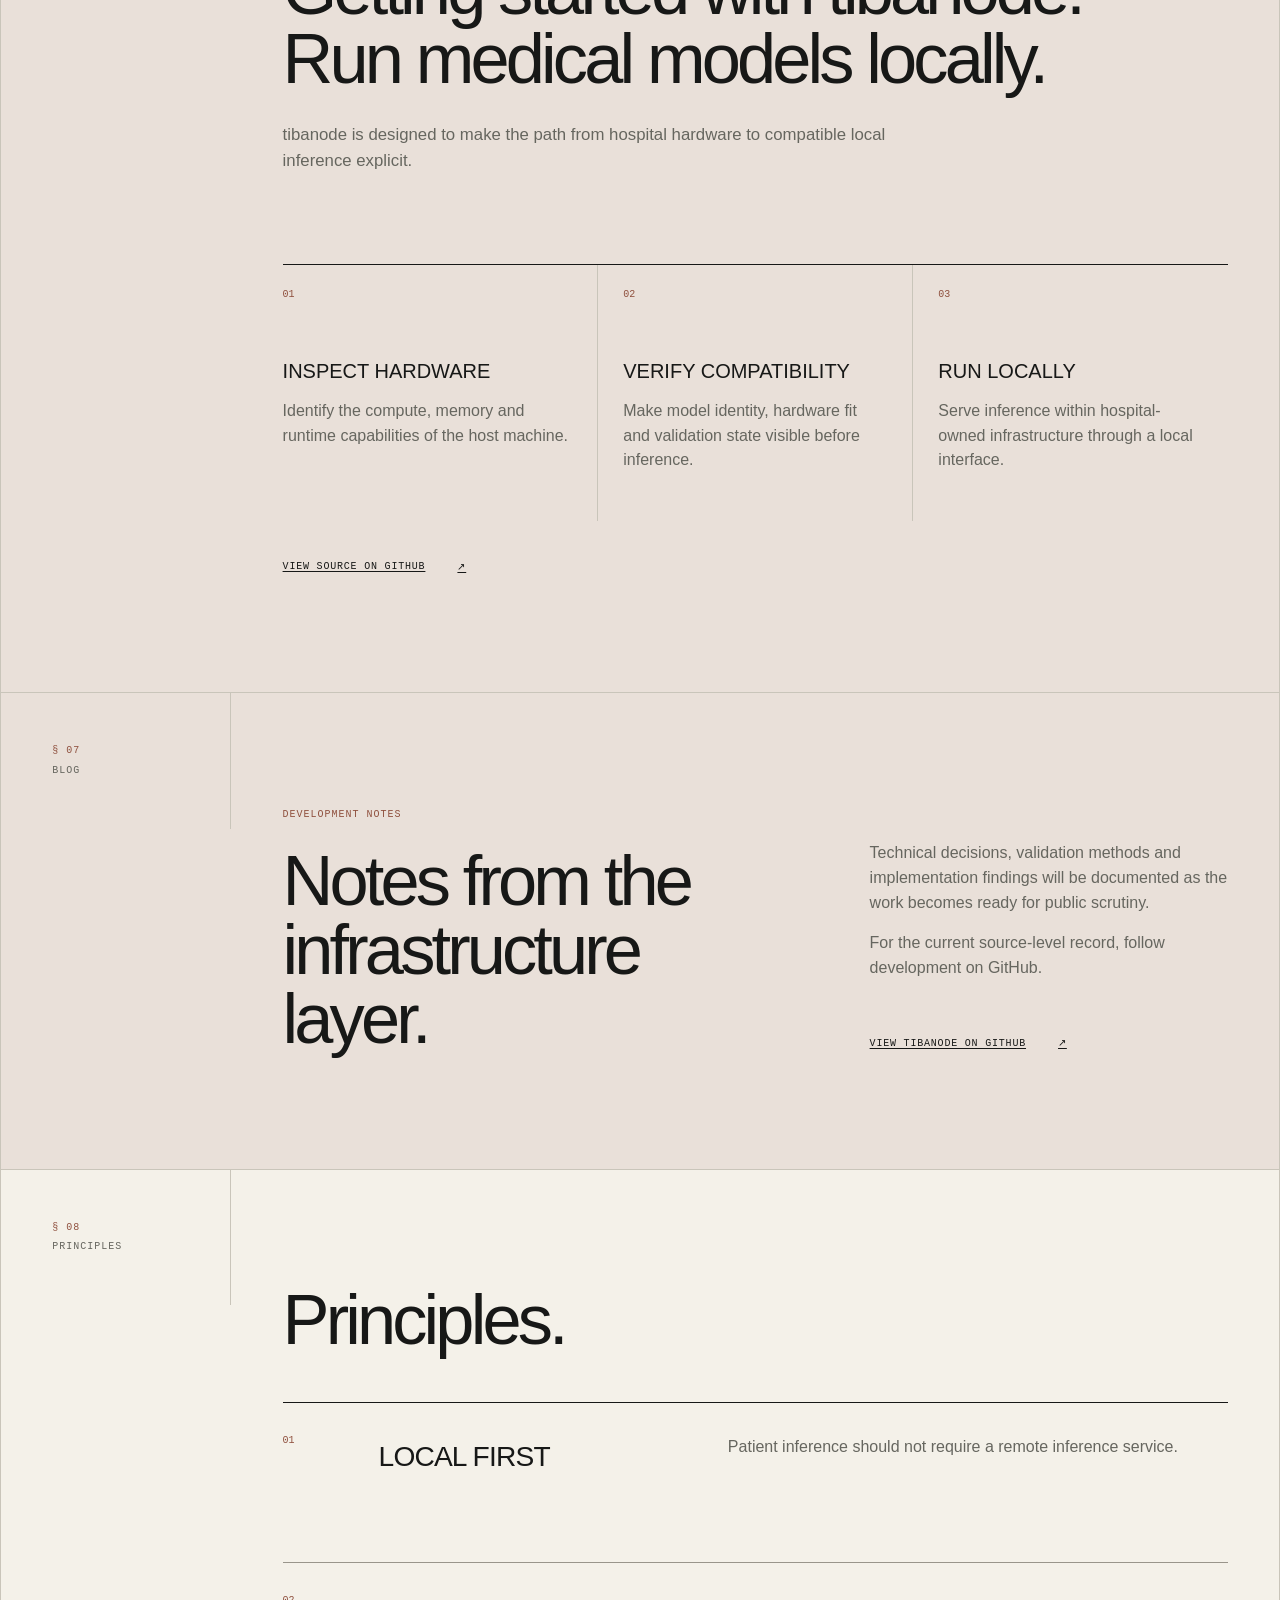
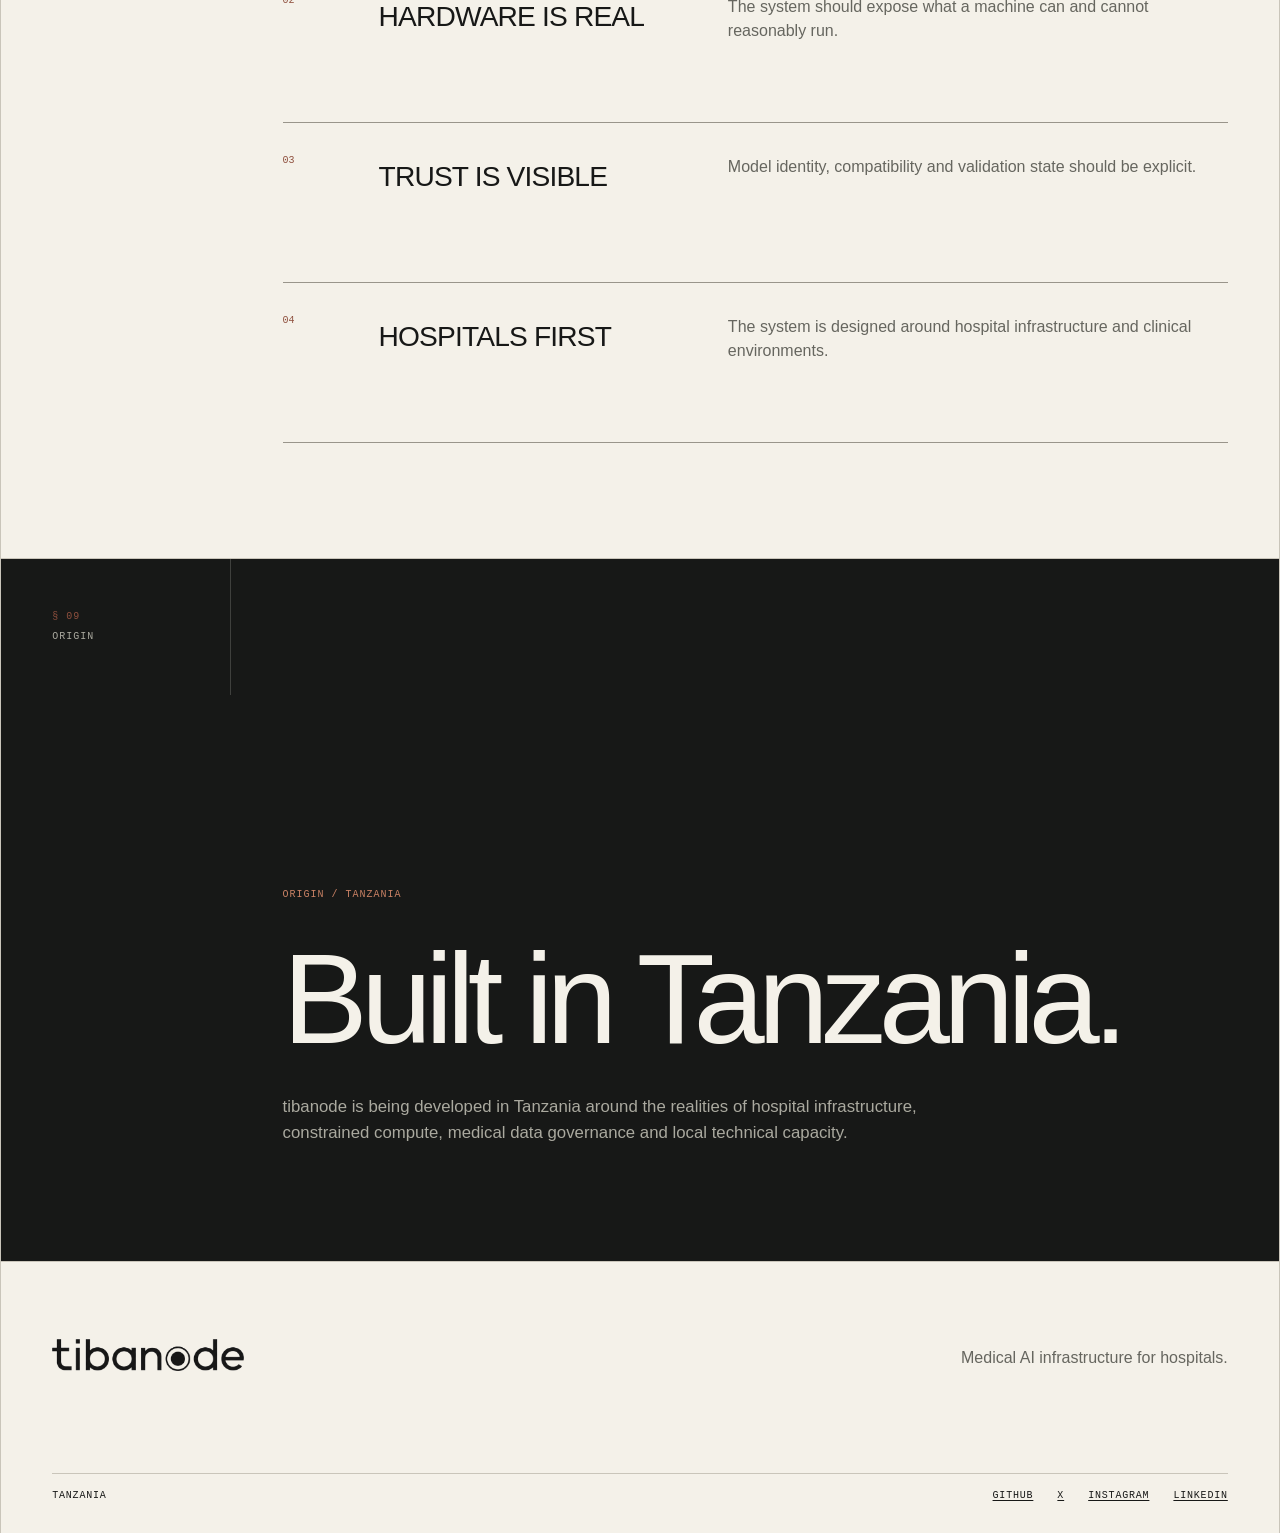
==== commit 2b0f041e: "Refine website experience and metadata" ====
--- a/index.html
+++ b/index.html
@@ -6,14 +6,21 @@
   <title>tibanode — Medical AI Infrastructure for Hospitals</title>
   <meta name="description" content="Hardware-aware medical AI infrastructure for hospitals, built in Tanzania.">
   <meta name="theme-color" content="#f4f1e9">
+  <meta name="color-scheme" content="light">
   <meta property="og:title" content="tibanode — Medical AI Infrastructure for Hospitals">
   <meta property="og:description" content="Hardware-aware medical AI infrastructure for hospitals, built in Tanzania.">
   <meta property="og:site_name" content="tibanode">
   <meta property="og:type" content="website">
+  <meta property="og:url" content="https://tibanode.github.io/">
+  <meta property="og:image" content="https://tibanode.github.io/assets/tibanode-logo.png">
   <meta name="twitter:card" content="summary">
   <meta name="twitter:title" content="tibanode — Medical AI Infrastructure for Hospitals">
   <meta name="twitter:description" content="Hardware-aware medical AI infrastructure for hospitals, built in Tanzania.">
+  <meta name="twitter:image" content="https://tibanode.github.io/assets/tibanode-logo.png">
+  <link rel="canonical" href="https://tibanode.github.io/">
   <link rel="icon" href="assets/favicon.png" type="image/png">
+  <link rel="apple-touch-icon" href="assets/favicon.png">
+  <link rel="manifest" href="site.webmanifest">
   <script>document.documentElement.classList.add('js');</script>
   <link rel="stylesheet" href="styles.css">
   <script src="script.js" defer></script>
@@ -35,9 +42,10 @@
         <a href="#publications">Publications</a>
         <a href="#blog">Blog</a>
         <a href="#getting-started">Getting started</a>
-        <a class="nav-cta" href="partner.html">Partner with us</a>
+        <a class="nav-cta" href="partner/">Partner with us</a>
       </nav>
     </div>
+    <span class="scroll-progress" aria-hidden="true"></span>
   </header>
 
   <main id="main">
@@ -124,7 +132,7 @@
             <li><span>04</span>Rust inference engineering</li>
           </ul>
         </div>
-        <a class="text-link" href="partner.html">Start a conversation <span aria-hidden="true">→</span></a>
+        <a class="text-link" href="partner/">Start a conversation <span aria-hidden="true">→</span></a>
       </div>
     </section>
 
@@ -198,7 +206,7 @@
     </div>
     <div class="footer-bottom">
       <span>Tanzania</span>
-      <nav aria-label="Footer navigation"><a href="https://github.com/tibanode">GitHub</a><a href="https://x.com/tibanode">X</a><a href="https://instagram.com/tibanode">Instagram</a></nav>
+      <nav aria-label="Footer navigation"><a href="https://github.com/tibanode">GitHub</a><a href="https://x.com/tibanode">X</a><a href="https://instagram.com/tibanode">Instagram</a><a href="https://www.linkedin.com/in/tiba-node-8309b3429/">LinkedIn</a></nav>
     </div>
   </footer>
 </body>
--- a/styles.css
+++ b/styles.css
@@ -5,7 +5,8 @@
   --muted: #66665f;
   --line: #c9c5ba;
   --line-dark: #99958b;
-  --clay: #955d48;
+  --clay: #8f503e;
+  --paper-alt: #e9e0d9;
   --header-height: 76px;
   --gutter: clamp(1.25rem, 4vw, 4.5rem);
   --max: 1440px;
@@ -15,7 +16,7 @@
 
 * { box-sizing: border-box; }
 html { scroll-behavior: smooth; scroll-padding-top: calc(var(--header-height) + 1rem); }
-body { margin: 0; overflow-x: hidden; background: var(--paper); color: var(--ink); font-family: var(--sans); line-height: 1.55; -webkit-font-smoothing: antialiased; }
+body { margin: 0; overflow-x: hidden; background: var(--paper); color: var(--ink); font-family: var(--sans); font-variant-numeric: tabular-nums; line-height: 1.55; -webkit-font-smoothing: antialiased; }
 img { display: block; max-width: 100%; }
 a { color: inherit; text-underline-offset: .22em; }
 button { font: inherit; }
@@ -27,13 +28,15 @@
 
 .site-header { position: sticky; z-index: 100; top: 0; height: var(--header-height); border-bottom: 1px solid transparent; background: var(--paper); transition: border-color .18s ease, background .18s ease; }
 .site-header.is-scrolled { border-color: var(--line); background: #f4f1e9f7; }
+.scroll-progress { position: absolute; left: 0; right: 0; bottom: -1px; height: 1px; background: var(--clay); transform: scaleX(var(--scroll-progress, 0)); transform-origin: left; will-change: transform; }
 .header-inner { width: min(100%, var(--max)); height: 100%; margin-inline: auto; padding-inline: var(--gutter); display: flex; align-items: center; justify-content: space-between; }
 .brand { width: clamp(8.4rem, 12vw, 11rem); }
 .brand img { width: 100%; height: auto; }
 .site-nav { display: flex; align-items: center; gap: clamp(.8rem, 1.5vw, 1.5rem); font-size: .78rem; }
 .site-nav a { position: relative; padding-block: .6rem; text-decoration: none; }
 .site-nav a::after { content: ""; position: absolute; left: 0; right: 100%; bottom: .35rem; height: 1px; background: var(--clay); transition: right .18s ease; }
-.site-nav a:hover::after, .site-nav a:focus-visible::after { right: 0; }
+.site-nav a:hover::after, .site-nav a:focus-visible::after, .site-nav a[aria-current="location"]::after { right: 0; }
+.site-nav a[aria-current="location"] { color: var(--clay); }
 .nav-divider { width: 1px; height: 1rem; background: var(--line-dark); }
 .social-link { font-family: var(--mono); font-size: .7rem; text-transform: uppercase; letter-spacing: .06em; }
 .site-nav .nav-cta { margin-left: .35rem; padding: .6rem .8rem; border: 1px solid var(--ink); font: 10px var(--mono); letter-spacing: .05em; text-transform: uppercase; }
@@ -47,6 +50,8 @@
 .eyebrow, .section-marker, .diagram-meta, .diagram-foot, .record-head, .origin-location { font: 10px/1.4 var(--mono); letter-spacing: .1em; text-transform: uppercase; }
 .eyebrow { margin: 0 0 2rem; color: var(--clay); }
 h1, h2, h3, p { margin-top: 0; }
+h1, h2, h3 { text-wrap: balance; }
+.prose p, .hero-intro, .community-lead, .blog-copy p, .partner-copy p { text-wrap: pretty; }
 h1 { max-width: 820px; margin-bottom: 2rem; font-size: clamp(3.15rem, 7.2vw, 7rem); font-weight: 520; letter-spacing: -.065em; line-height: .93; }
 .hero-intro { max-width: 675px; margin-bottom: 2.25rem; color: #494a46; font-size: clamp(1rem, 1.25vw, 1.16rem); line-height: 1.65; }
 .actions { display: flex; flex-wrap: wrap; gap: .75rem; }
@@ -67,7 +72,7 @@
 .flow-stack i::after { content: ""; display: block; width: 5px; height: 5px; border-right: 1px solid; border-bottom: 1px solid; transform: translate(-2px, 26px) rotate(45deg); }
 
 .section { border-top: 1px solid var(--line); display: grid; grid-template-columns: clamp(9rem, 18vw, 17rem) 1fr; }
-.section-marker { padding: clamp(2rem, 4vw, 4rem) var(--gutter); border-right: 1px solid var(--line); color: var(--clay); white-space: nowrap; }
+.section-marker { position: sticky; z-index: 1; top: var(--header-height); align-self: start; padding: clamp(2rem, 4vw, 4rem) var(--gutter); border-right: 1px solid var(--line); color: var(--clay); white-space: nowrap; }
 .section-marker span { display: block; margin-top: .35rem; color: var(--muted); }
 .section-body { min-width: 0; padding: clamp(4rem, 9vw, 9rem) var(--gutter); }
 .section h2 { max-width: 950px; margin-bottom: clamp(3rem, 6vw, 6rem); font-size: clamp(2.6rem, 5.5vw, 5.75rem); font-weight: 500; letter-spacing: -.055em; line-height: .98; }
@@ -75,6 +80,9 @@
 .split-copy h2 { margin-bottom: 0; }
 .prose { align-self: end; max-width: 38rem; color: #484944; font-size: 1.04rem; }
 .prose p:last-child { margin-bottom: 0; }
+
+/* A single restrained brand tint separates selected editorial sections. */
+.context, .community, .getting-started, .blog { background: var(--paper-alt); }
 
 .architecture { max-width: 920px; margin-inline: auto; display: flex; flex-direction: column; align-items: center; }
 .arch-node { min-height: 68px; padding: 1rem; border: 1px solid var(--line-dark); display: flex; flex-direction: column; justify-content: center; background: var(--paper); font-size: .76rem; letter-spacing: .07em; line-height: 1.3; text-align: center; text-transform: uppercase; }
@@ -176,6 +184,12 @@
 .partner-standalone .partner-copy h1 { max-width: 760px; margin-bottom: 2.5rem; font-size: clamp(3.2rem, 6vw, 6.5rem); }
 .partner-standalone .contact-form { margin-top: 1rem; }
 
+.error-main { min-height: 100svh; padding: clamp(1.5rem, 4vw, 4.5rem) var(--gutter) clamp(4rem, 8vw, 8rem); display: flex; flex-direction: column; justify-content: space-between; }
+.error-brand { align-self: flex-start; }
+.error-copy { max-width: 880px; }
+.error-copy h1 { margin-bottom: 2rem; font-size: clamp(3.5rem, 8vw, 8rem); }
+.error-copy > p:not(.eyebrow) { max-width: 36rem; margin-bottom: 2rem; color: var(--muted); }
+
 .site-footer { padding: clamp(3rem, 6vw, 6rem) var(--gutter) 2rem; border-top: 1px solid var(--line); }
 .footer-top { display: flex; align-items: flex-end; justify-content: space-between; gap: 2rem; }
 .footer-top img { width: clamp(8.5rem, 15vw, 13rem); height: auto; }
@@ -183,6 +197,8 @@
 .footer-bottom { margin-top: clamp(4rem, 8vw, 8rem); padding-top: 1rem; border-top: 1px solid var(--line); display: flex; justify-content: space-between; font: 10px var(--mono); letter-spacing: .08em; text-transform: uppercase; }
 .footer-bottom nav { display: flex; gap: 1.5rem; }
 
+@view-transition { navigation: auto; }
+::view-transition-old(root), ::view-transition-new(root) { animation-duration: 140ms; animation-timing-function: ease-out; }
 
 @media (max-width: 1100px) {
   :root { --header-height: 68px; }
@@ -198,7 +214,7 @@
   .hero { grid-template-columns: 1fr; min-height: auto; }
   .hero-system { min-height: 29rem; }
   .section { grid-template-columns: 1fr; }
-  .section-marker { padding: 1.2rem var(--gutter); border-right: 0; border-bottom: 1px solid var(--line); }
+  .section-marker { position: static; padding: 1.2rem var(--gutter); border-right: 0; border-bottom: 1px solid var(--line); }
   .section-marker span { display: inline; margin-left: 1rem; }
   .split-copy, .foundation-heading { grid-template-columns: 1fr; }
   .split-copy h2 { margin-bottom: 0; }
@@ -246,4 +262,5 @@
 @media (prefers-reduced-motion: reduce) {
   html { scroll-behavior: auto; }
   *, *::before, *::after { scroll-behavior: auto !important; transition-duration: .01ms !important; }
-}
+  ::view-transition-group(*), ::view-transition-old(*), ::view-transition-new(*) { animation: none !important; }
+}
